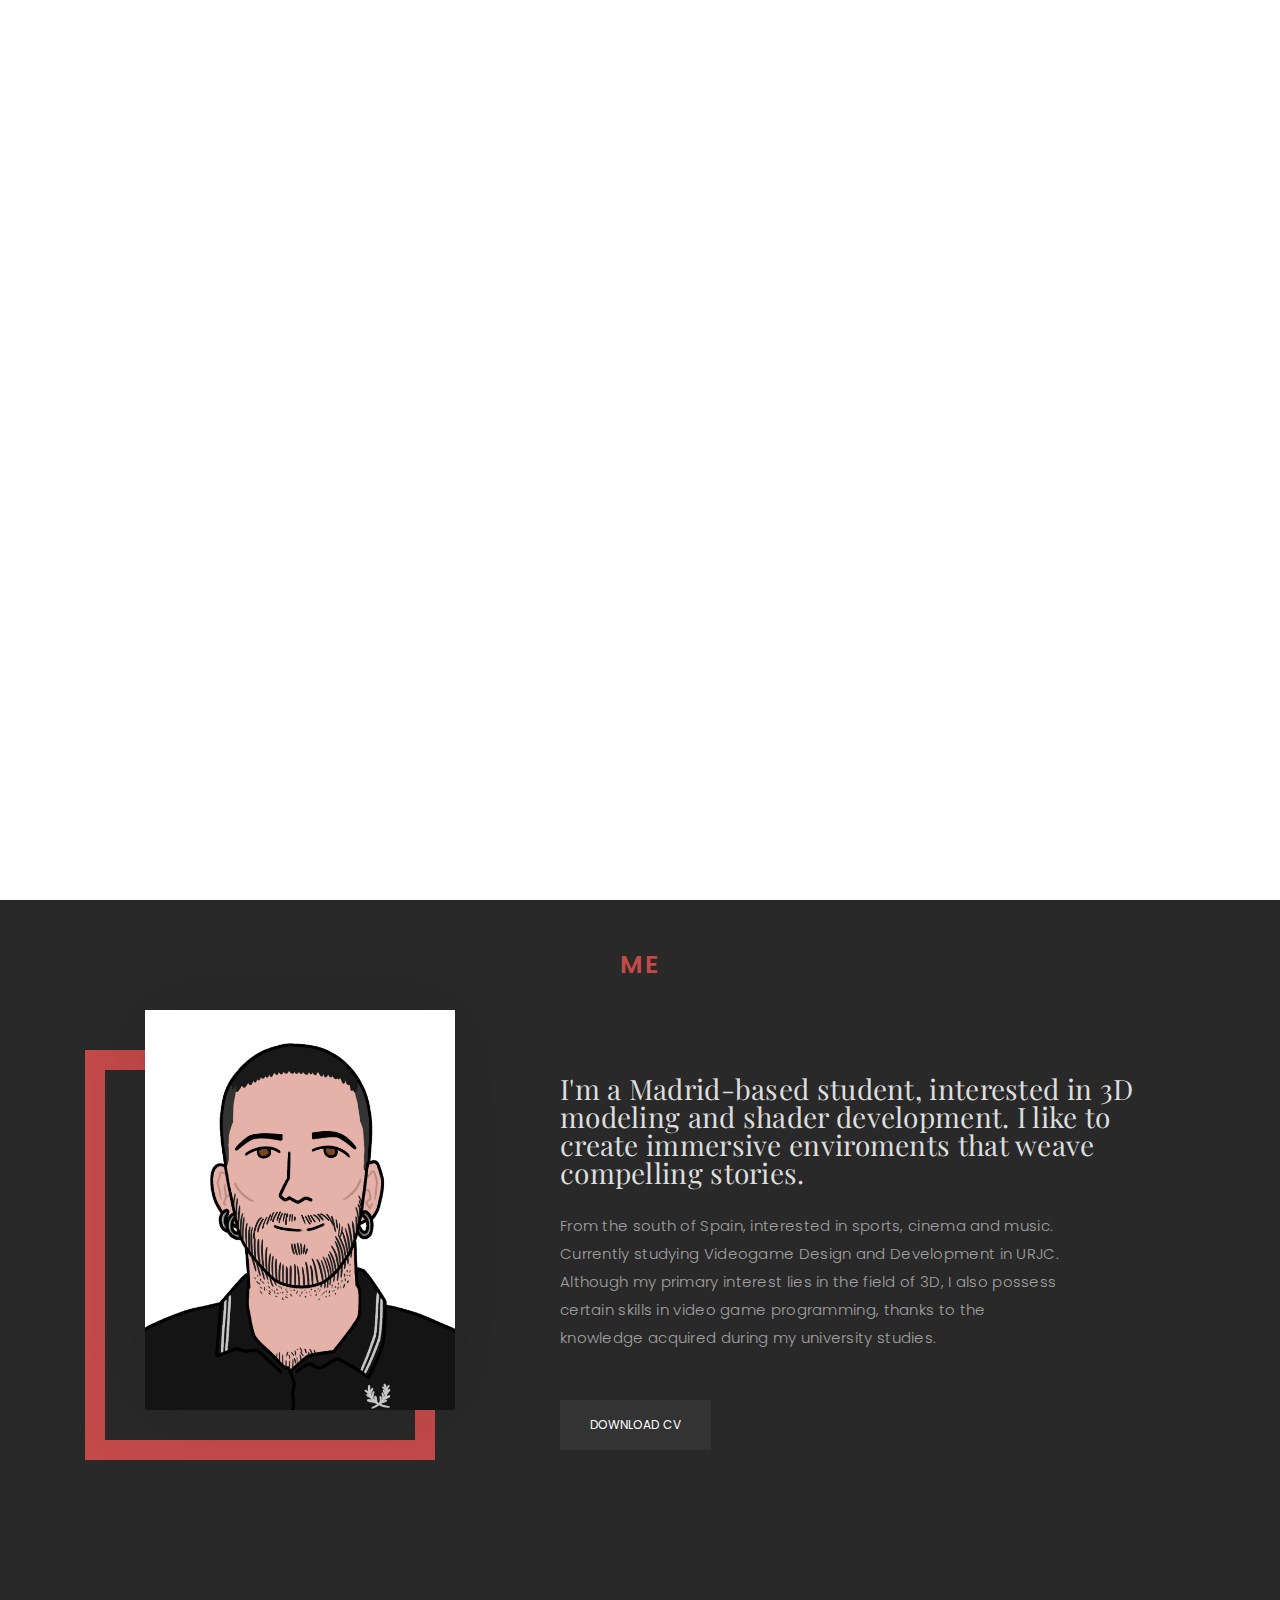
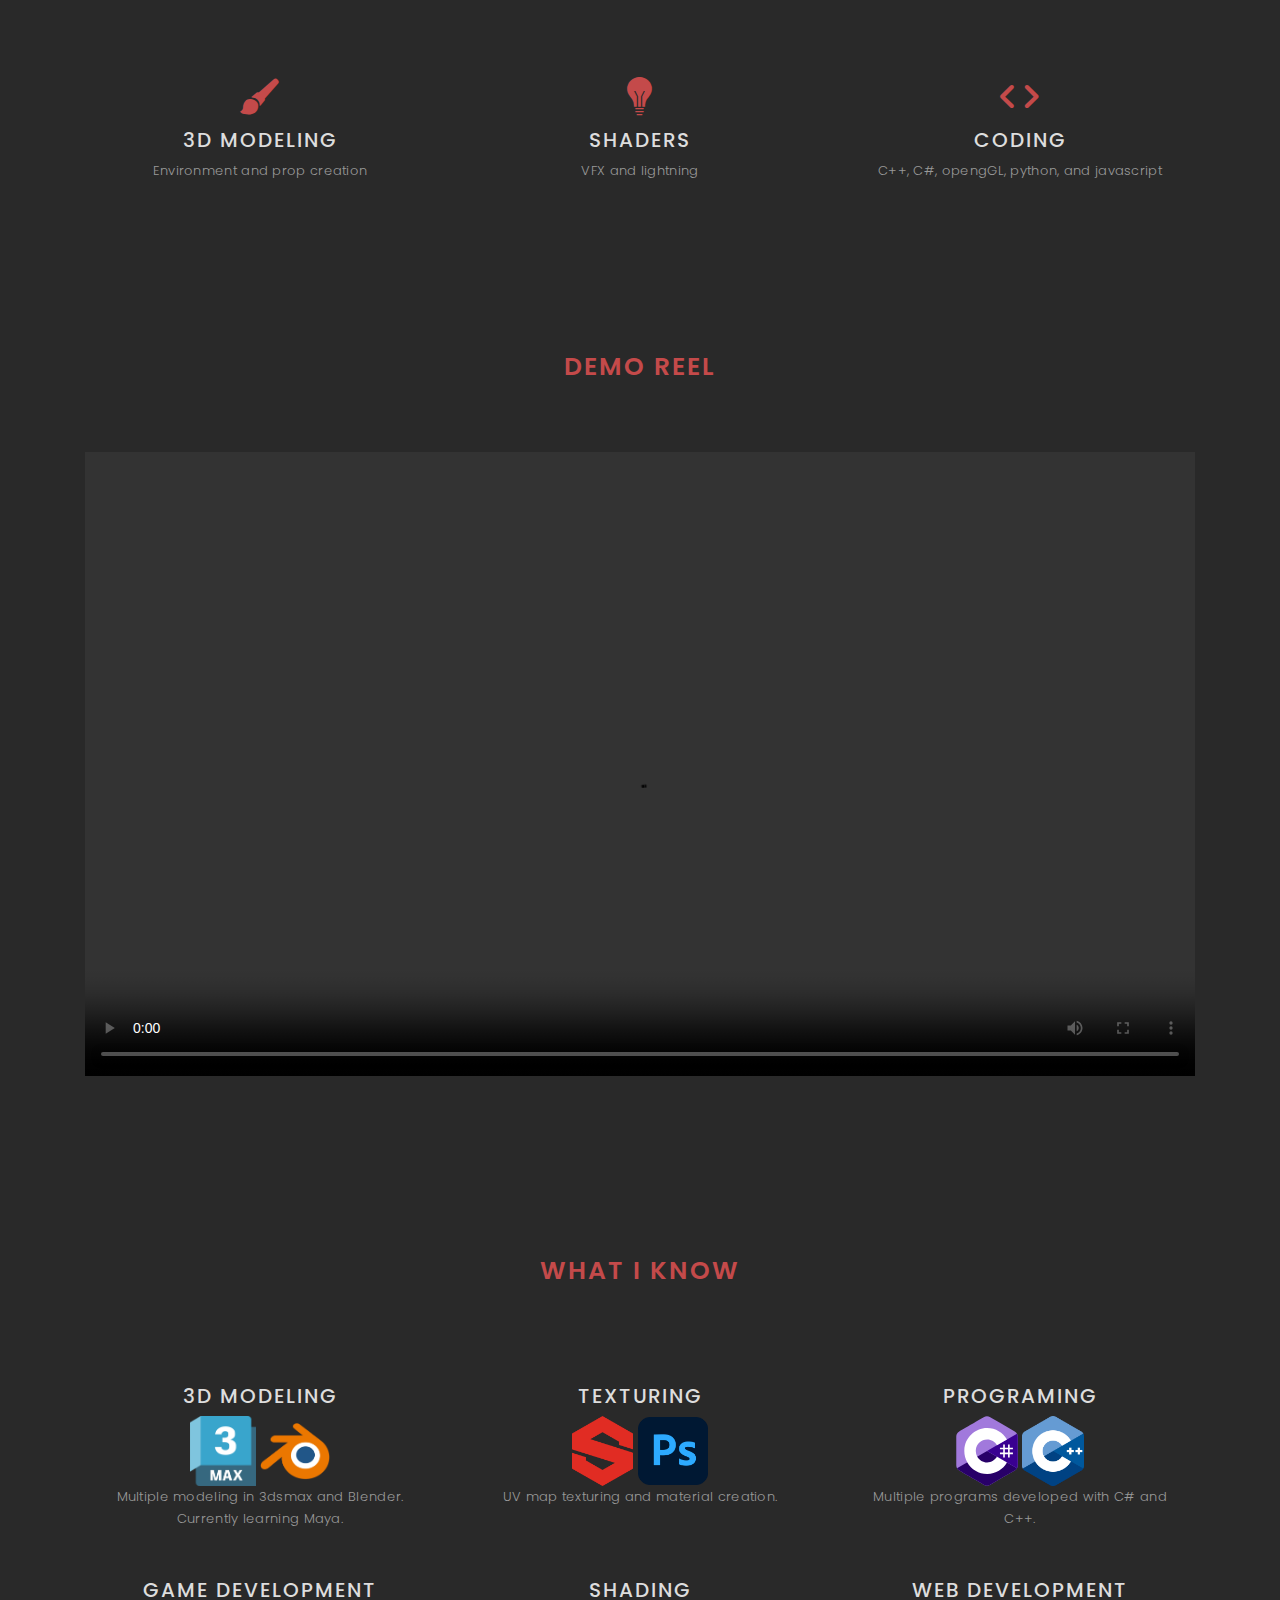
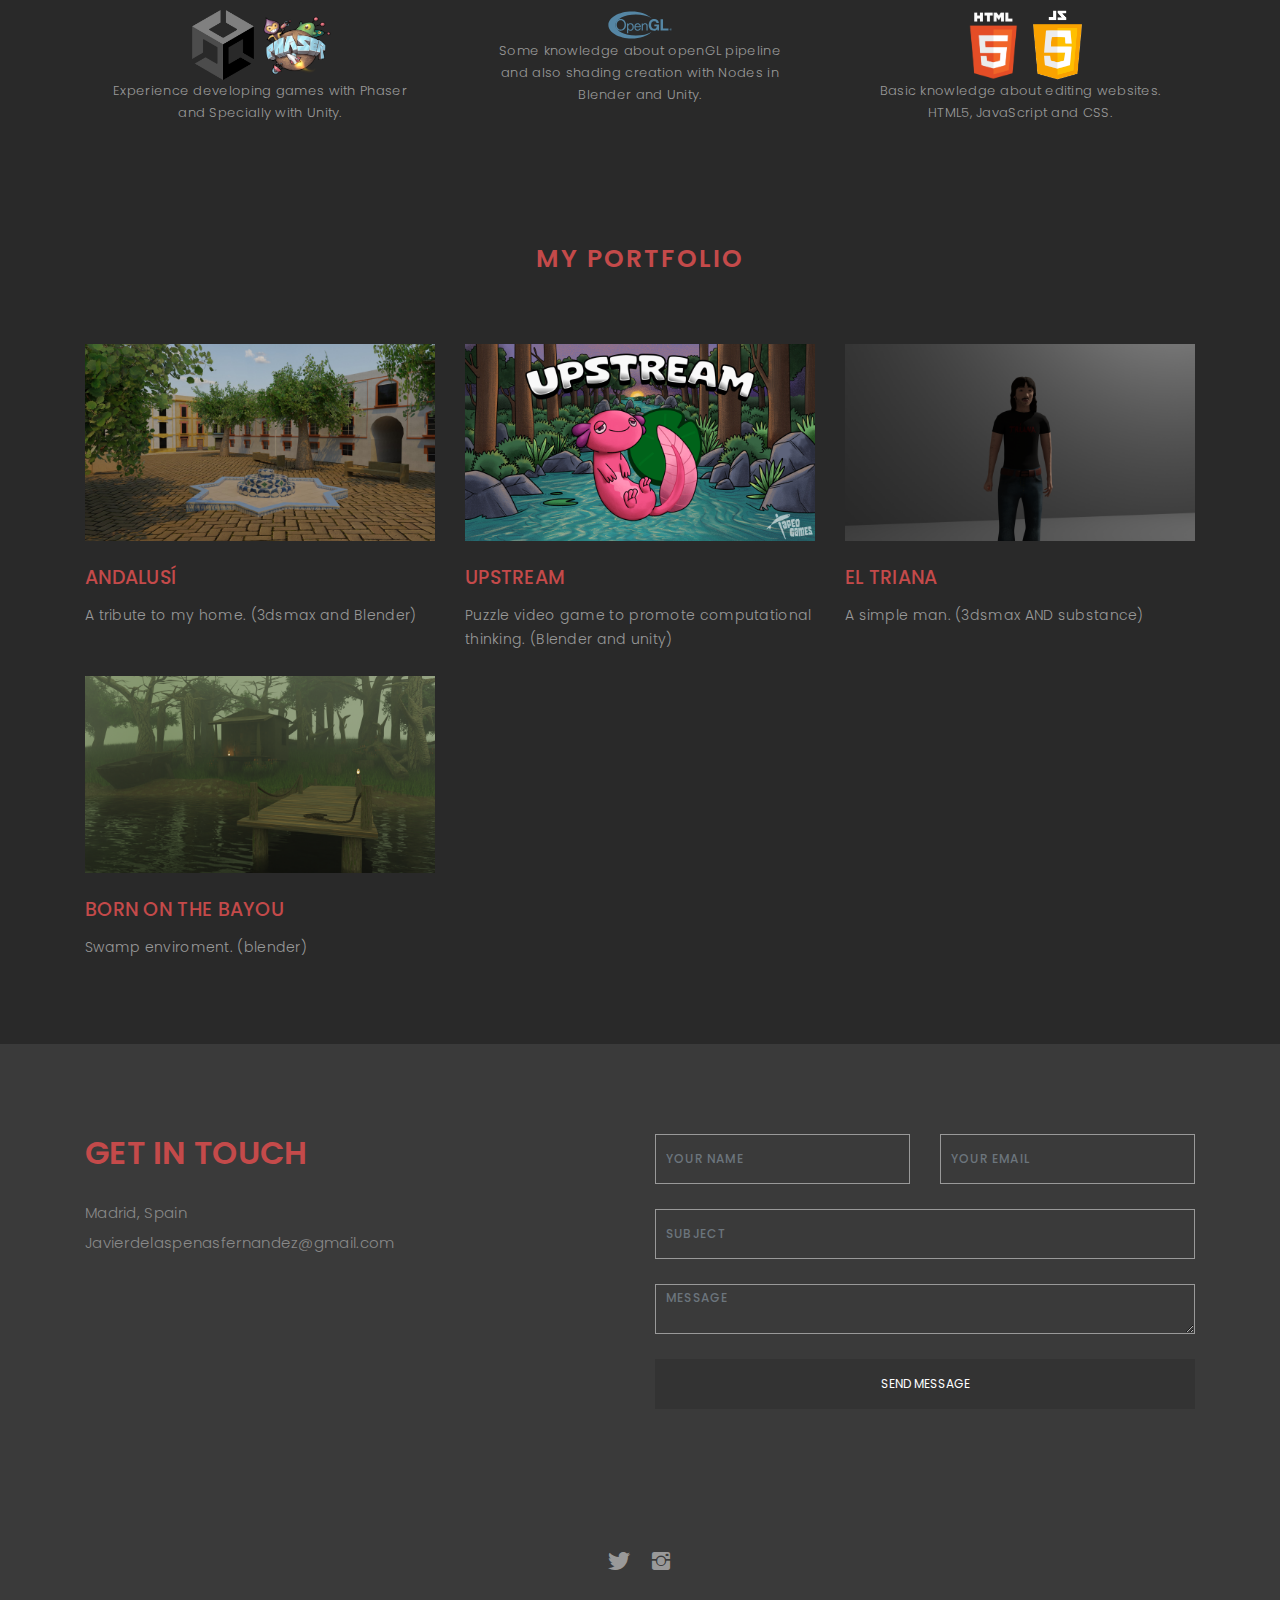
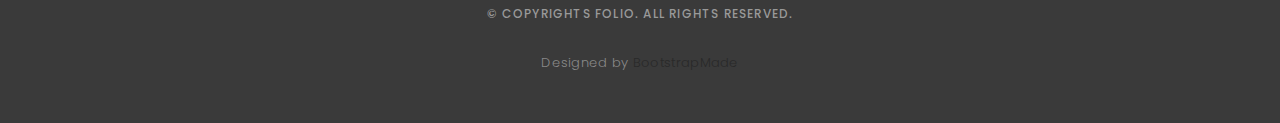
==== index.html @ 572e2f37 "Initial fix commit" ====
<!DOCTYPE html>
<html lang="en">

<head>
  <!-- meta -->
  <meta charset="utf-8">
  <meta content="width=device-width, initial-scale=1.0" name="viewport">

  <title>JDLP</title>
  <meta content="" name="keywords">
  <meta content="" name="description">

  <!-- Google Fonts -->
  <link href="https://fonts.googleapis.com/css?family=Poppins:300,300i,400,400i,500,500i,600,600i,700,700i|Playfair+Display:400,400i,700,700i,900,900i" rel="stylesheet">

  <!-- Bootstrap CSS File -->
  <link href="lib/bootstrap/css/bootstrap.min.css" rel="stylesheet">

  <!-- Libraries CSS Files -->
  <link href="lib/ionicons/css/ionicons.min.css" rel="stylesheet">
  <link href="lib/owlcarousel/assets/owl.carousel.min.css" rel="stylesheet">
  <link href="lib/magnific-popup/magnific-popup.css" rel="stylesheet">
  <link href="lib/hover/hover.min.css" rel="stylesheet">

  <!-- Main Stylesheet File -->
  <link href="css/style.css" rel="stylesheet">

  <!-- Responsive css -->
  <link href="css/responsive.css" rel="stylesheet">

  <!-- Favicon -->
  <link rel="shortcut icon" href="images/logo.png">

  <!-- =======================================================
    Theme Name: Folio
    Theme URL: https://bootstrapmade.com/folio-bootstrap-portfolio-template/
    Author: BootstrapMade.com
    Author URL: https://bootstrapmade.com
  ======================================================= -->
</head>

<body>

  <!-- start section navbar -->
  <nav id="main-nav">
    <div class="row">
      <div class="container">

        <div class="logo">
          <a href="index.html"><img src="images/logo.png" alt="logo"></a>
        </div>

        <div class="responsive"><i data-icon="m" class="ion-navicon-round"></i></div>

        <ul class="nav-menu list-unstyled">
          <li><a href="#header" class="smoothScroll">Home</a></li>
          <li><a href="#about" class="smoothScroll">About</a></li>
          <li><a href="#journal" class="smoothScroll">Portfolio</a></li>
          <li><a href="#contact" class="smoothScroll">Contact</a></li>
        </ul>

      </div>
    </div>
  </nav>
  <!-- End section navbar -->


  <!-- start section header -->
  <div id="header" class="home">

    <video autoplay loop muted>
      <source src="videos/video.mp4" type="video/mp4">
    </video>
  
    <div class="header-content">
      <h1>Javier de las Peñas<span class="typed"></span></h1>
      <p>3D Modeling and shading</p>
    </div>

  </div>
  <!-- End section header -->


  <!-- start section about us -->
  <div id="about" class="paddsection">
    <div class="container">
      <div class="section-title text-center">
        <h2>Me</h2>
      </div>
    </div>
    <div class="container">
      <div class="row justify-content-between">

        <div class="col-lg-4 ">
          <div class="div-img-bg">
            <div class="about-img">
              <img src="images/me.png" class="img-responsive" alt="me">
            </div>
          </div>
        </div>

        <div class="col-lg-7">
          <div class="about-descr">

            <p class="p-heading">I'm a Madrid-based student, interested in 3D modeling and shader development. I like to create immersive enviroments that weave compelling stories.</p>
            <p class="separator">From the south of Spain, interested in sports, cinema and music. Currently studying Videogame Design and Development in URJC. 
              Although my primary interest lies in the field of 3D, 
              I also possess certain skills in video game programming, thanks to the knowledge acquired during my university studies.</p>
            <p class="mt-5"><a href="archivos/Javierdelaspenasfernandez_CV.pdf" download="Javierdelaspenasfernandez_CV" class="btn btn-outline-white btn-md ">Download CV</a></p>

          </div>

        </div>
      </div>
    </div>
  </div>
  <!-- end section about us -->

  


  <!-- start section services -->
<div id="services" class="paddsection">
  <div class="container">

    <div class="row">
      <div class="col-lg-4 col-md-6">
        <div class="services-block text-center">
          <i class="ion-paintbrush"></i>
          <span>3D MODELING</span>
          <p class="separator">Environment and prop creation</p>
        </div>
      </div>

      <div class="col-lg-4 col-md-6">
        <div class="services-block text-center">
          <i class="ion-ios-lightbulb"></i>
          <span>SHADERS</span>
          <p class="separator">VFX and lightning</p>
        </div>
      </div>

      <div class="col-lg-4 col-md-6">
        <div class="services-block text-center">
          <i class="ion-code"></i>
          <span>CODING</span>
          <p class="separator">C++, C#, opengGL, python, and javascript</p>
        </div>
      </div>
    </div>

  </div>
</div>
<!-- end section services -->


<!-- start section about us -->
<div id="about" class="paddsection">
  <div class="container">
    <div class="section-title text-center">
      <h2>DEMO REEL</h2>
    </div>
    <div class="video-container">
      <!-- Cambia "ruta/al/archivo/video.mp4" por la ruta de tu video local -->
      <video controls>
        <source src="videos/Demo-reel-Javieh.mp4" type="video/mp4">
        Your browser does not support the video tag.
      </video>
    </div>
  </div>
</div>
<!-- end section about us -->

<style>
  .video-container {
    position: relative;
    width: 100%;
    padding-bottom: 56.25%; /* 16:9 */
    height: 0;
  }

  .video-container video {
    position: absolute;
    top: 0;
    left: 0;
    width: 100%;
    height: 100%;
  }
</style>
  <!-- end section about us -->

  <!-- start section services -->
<div id="services" class="paddsection">
  <div class="container">
    <div class="section-title text-center">
      <h2>What I know</h2>
    </div>
  </div>

  <div class="container">
    <div class="row">

      <div class="col-lg-4 col-md-6">
        <div class="services-block">
          <span>3D MODELING</span>
          <a><img src="images/programs/3dsmax.png" class="img-fluid" style="max-width: 70px; max-height: 70px;" alt="img"></a>
          <a><img src="images/programs/blender.png" class="img-fluid" style="max-width: 70px; max-height: 70px;" alt="img"></a>
          <p class="separator">Multiple modeling in 3dsmax and Blender. Currently learning Maya.</p>
        </div>
      </div>

      <div class="col-lg-4 col-md-6">
        <div class="services-block">
          <span>TEXTURING</span>
          <a><img src="images/programs/substance.png" class="img-fluid" style="max-width: 70px; max-height: 70px;" alt="img"></a>
          <a><img src="images/programs/photoshop.png" class="img-fluid" style="max-width: 70px; max-height: 70px;" alt="img"></a>
          <p class="separator">UV map texturing and material creation.</p>
        </div>
      </div>

      <div class="col-lg-4 col-md-6">
        <div class="services-block">
          <span>PROGRAMING</span>
          <a><img src="images/programs/csharp.svg" class="img-fluid" style="max-width: 70px; max-height: 70px;" alt="img"></a>
          <a><img src="images/programs/cplusplus.png" class="img-fluid" style="max-width: 70px; max-height: 70px;" alt="img"></a>
          <p class="separator">Multiple programs developed with C# and C++. </p>
        </div>
      </div>

      <div class="col-lg-4 col-md-6">
        <div class="services-block">
          <span>GAME DEVELOPMENT</span>
          <a><img src="images/programs/unity.png" class="img-fluid" style="max-width: 70px; max-height: 70px;" alt="img"></a>
          <a><img src="images/programs/phaser.png" class="img-fluid" style="max-width: 70px; max-height: 70px;" alt="img"></a>
          <p class="separator">Experience developing games with Phaser and Specially with Unity.</p>
        </div>
      </div>

      <div class="col-lg-4 col-md-6">
        <div class="services-block">
          <span>SHADING</span>
          <a><img src="images/programs/opengl.svg" class="img-fluid" style="max-width: 70px; max-height: 70px;" alt="img"></a>
          <p class="separator">Some knowledge about openGL pipeline and also shading creation with Nodes in Blender and Unity.</p>
        </div>
      </div>

      <div class="col-lg-4 col-md-6">
        <div class="services-block">
          <span>WEB DEVELOPMENT</span>
          <a><img src="images/programs/html.png" class="img-fluid" style="max-width: 70px; max-height: 70px;" alt="img"></a>
          <a><img src="images/programs/js.png" class="img-fluid" style="max-width: 70px; max-height: 70px;" alt="img"></a>
          <p class="separator">Basic knowledge about editing websites. HTML5, JavaScript and CSS. </p>
        </div>
      </div>

    </div>
  </div>

</div>
<!-- end section services -->



  <!-- start section jorunal -->

  <div id="journal" class="text-left paddsection">

    <div class="container">
      <div class="section-title text-center">
        <h2>My portfolio</h2>
      </div>
    </div>

    <div class="container">
      <div class="journal-block">
        <div class="row">

          <div class="col-lg-4 col-md-6">
            <div class="journal-info">

              <a href="andalusi.html"><img src="images/portfolio/Andalusi-wallpaper.jpg" class="img-responsive" alt="img"></a>

              <div class="journal-txt">

                <h4><a href="andalusi.html">ANDALUSÍ</a></h4>
                <p class="separator">A tribute to my home. (3dsmax and Blender)
                </p>

              </div>

            </div>
          </div>

          <div class="col-lg-4 col-md-6">
            <div class="journal-info">

              <a href="upstream.html"><img src="images/portfolio/Upstream-wallpaper.jpg" class="img-responsive" alt="img"></a>

              <div class="journal-txt">

                <h4><a href="upstream.html">UPSTREAM</a></h4>
                <p class="separator">Puzzle video game to promote computational thinking. (Blender and unity)
                </p>

              </div>

            </div>
          </div>

          <div class="col-lg-4 col-md-6">
            <div class="journal-info">

              <a href="eltriana.html"><img src="images/portfolio/Eltriana-wallpaper.png" class="img-responsive" alt="img"></a>

              <div class="journal-txt">

                <h4><a href="eltriana.html">EL TRIANA</a></h4>
                <p class="separator">A simple man. (3dsmax AND substance)
                </p>

              </div>

            </div>
          </div>

          <div class="col-lg-4 col-md-6">
            <div class="journal-info">

              <a href="bayou.html"><img src="images/portfolio/Bayou-wallpaper.png" class="img-responsive" alt="img"></a>

              <div class="journal-txt">

                <h4><a href="index.html">BORN ON THE BAYOU</a></h4>
                <p class="separator">Swamp enviroment. (blender)
                </p>

              </div>

            </div>
          </div>

               

        </div>
      </div>
    </div>

  </div>
  <!-- End section jorunal -->


  <!-- start sectoion contact -->
  <div id="contact" class="paddsection">
    <div class="container">
      <div class="contact-block1">
        <div class="row">

          <div class="col-lg-6">
            <div class="contact-contact">

              <h2 class="mb-30">GET IN TOUCH</h2>

              <ul class="contact-details">
                <li><span>Madrid, Spain</span></li>
                <li><span>Javierdelaspenasfernandez@gmail.com</span></li>
                
              </ul>

            </div>
          </div>

          <div class="col-lg-6">
            <form action="" method="post" role="form" class="contactForm">
              <div class="row">

                <div id="sendmessage">Your message has been sent. Thank you!</div>
                <div id="errormessage"></div>

                <div class="col-lg-6">
                  <div class="form-group contact-block1">
                    <input type="text" name="name" class="form-control" id="name" placeholder="Your Name" data-rule="minlen:4" data-msg="Please enter at least 4 chars" />
                    <div class="validation"></div>
                  </div>
                </div>

                <div class="col-lg-6">
                  <div class="form-group">
                    <input type="email" class="form-control" name="email" id="email" placeholder="Your Email" data-rule="email" data-msg="Please enter a valid email" />
                    <div class="validation"></div>
                  </div>
                </div>

                <div class="col-lg-12">
                  <div class="form-group">
                    <input type="text" class="form-control" name="subject" id="subject" placeholder="Subject" data-rule="minlen:4" data-msg="Please enter at least 8 chars of subject" />
                    <div class="validation"></div>
                  </div>
                </div>

                <div class="col-lg-12">
                  <div class="form-group">
                    <textarea class="form-control" name="message" rows="12" data-rule="required" data-msg="Please write something for us" placeholder="Message"></textarea>
                    <div class="validation"></div>
                  </div>
                </div>

                <div class="col-lg-12">
                  <input type="submit" class="btn btn-defeault btn-send" value="Send message">
                </div>

              </div>
            </form>
          </div>
        </div>
      </div>
    </div>
  </div>
  <!-- start sectoion contact -->


  <!-- start section footer -->
  <div id="footer" class="text-center">
    <div class="container">
      <div class="socials-media text-center">

        <ul class="list-unstyled">
          <li><a href="#"><i class="ion-social-twitter"></i></a></li>
          <li><a href="#"><i class="ion-social-instagram"></i></a></li>
        </ul>

      </div>

      <p>&copy; Copyrights Folio. All rights reserved.</p>

      <div class="credits">
        <!--
          All the links in the footer should remain intact.
          You can delete the links only if you purchased the pro version.
          Licensing information: https://bootstrapmade.com/license/
          Purchase the pro version with working PHP/AJAX contact form: https://bootstrapmade.com/buy/?theme=Folio
        -->
        Designed by <a href="https://bootstrapmade.com/">BootstrapMade</a>
      </div>

    </div>
  </div>
  <!-- End section footer -->

  <!-- JavaScript Libraries -->
  <script src="lib/jquery/jquery.min.js"></script>
  <script src="lib/jquery/jquery-migrate.min.js"></script>
  <script src="lib/bootstrap/js/bootstrap.bundle.min.js"></script>
  <script src="lib/typed/typed.js"></script>
  <script src="lib/owlcarousel/owl.carousel.min.js"></script>
  <script src="lib/magnific-popup/magnific-popup.min.js"></script>
  <script src="lib/isotope/isotope.pkgd.min.js"></script>

  <!-- Contact Form JavaScript File -->
  <script src="contactform/contactform.js"></script>

  <!-- Template Main Javascript File -->
  <script src="js/main.js"></script>

</body>

</html>
---- css/style.css ----
/* General Styling */
body {
  background: #ffffff;
  color: #898989;
  font-family: 'Poppins', helvetica;
  font-size: 15px;
  font-weight: 300;
  line-height: 20px;
  letter-spacing: 0.02em;
  overflow-x: hidden;
  margin: 0 auto;
  padding: 0;
  -moz-box-sizing: border-box;
  -ms-box-sizing: border-box;
  -o-box-sizing: border-box;
  -webkit-box-sizing: border-box;
  box-sizing: border-box;
}

h1, h2, h3, h4, h5, h6 {
  margin: 0;
}

h2 {
  color: #c44a4a;
  font-weight: 600;
}

h4 {
  color: #c44a4a;
  font-size: 14px;
  font-weight: 600;
}

a {
  color: #292929;
  text-decoration: none !important;
}

a:hover {
  color: #c44a4a;
}

nav ul li a {
  padding: 2px 0 0 0;
  position: relative;
  display: block;
  font-size: 12px;
  color: #999999;
  letter-spacing: 0.1em;
  font-weight: 500;
  line-height: 14px;
  text-transform: uppercase;
}

p {
  margin: 25px 0;
  padding: 0;
  font-size: 15px;
  color: #999999;
  line-height: 28px;
}

.btn {
  background: #333;
  border: medium none;
  border-radius: 0;
  color: #fff;
  font-size: 12px;
  height: 50px;
  line-height: 50px;
  padding: 0 30px;
  text-transform: uppercase;
}

.btn:hover, .btn:focus {
  color: #fff;
}

.padDiv {
  padding: 30px 20px;
}

.section-title {
  margin-bottom: 70px;
}

.section-title h2 {
  font-size: 25px;
  letter-spacing: 2px;
  text-transform: uppercase;
}

.form-control {
  background-color: transparent;
  border: 1px solid #999;
  border-radius: 0;
  color: #999999;
  font-size: 12px;
  font-weight: 500;
  height: 50px;
  letter-spacing: 0.1em;
  padding-left: 10px;
  margin: 0 0 25px 0;
  line-height: 14px;
  text-transform: uppercase;
}

.form-control:focus {
  box-shadow: none;
  outline: 0 none;
}

.paddsection {
  padding-top: 90px;
  padding-bottom: 90px;
}

.paddsections {
  padding-top: 90px;
  padding-bottom: 90px !important;
}

.hvr-shutter-in-horizontal::before {
  background: #333;
}

.hvr-shutter-in-horizontal:hover {
  background: #c44a4a;
}

.mb-30 {
  margin-bottom: 30px;
}

/* Navbar Top */
nav {
  position: fixed;
  background: #292929;
  z-index: 1000;
  width: 100%;
  padding: 20px;
  display: none;
  -webkit-box-shadow: 0px 2px 92px 0px rgba(0, 0, 0, 0.18);
  -moz-box-shadow: 0px 2px 92px 0px rgba(0, 0, 0, 0.18);
  box-shadow: 0px 2px 92px 0px rgba(0, 0, 0, 0.18);
}

.nav-menu {
  float: right;
  line-height: 32px;
  margin-bottom: 0;
  padding-top: 16px;
}

nav ul li {
  float: left;
  margin-right: 15px;
  font-family: 'Poppins', sans-serif;
  font-size: 14px;
  margin-left: 40px;
}

nav ul li a {
  padding: 2px 0 0 0;
  position: relative;
  display: block;
  font-size: 14px;
  color: #999999;
  font-family: 'Poppins', helvetica;
  font-weight: 500;
  line-height: 16px;
  text-transform: uppercase;
  letter-spacing: 0.02em;
  text-transform: capitalize;
}

.logo {
  float: left;
}

.logo img {
  width: 50px;
  height: 50px;
}

.arrow-back {
  float: right;
}

.arrow-back img {
  width: 40px;
  height: 40px;
}

.responsive {
  display: none;
  font-size: 23px;
}

.active {
  color: #afafaf;
}

/* Header */
#header {
  position: relative;
  height: 100vh;
  width: 100%;
  overflow: hidden;
}

#header video {
  width: 100%;
  height: 100%;
  object-fit: cover;
  position: absolute;
  top: 0;
  left: 0;
}

#header .header-content {
  position: absolute;
  top: 50%;
  left: 50%;
  transform: translate(-50%, -50%);
  text-align: center;
  width: 100%;
  color: #fff;
}

.header-content h1 {
  font-size: 40px;
  font-weight: 700;
  margin-bottom: 10px;
  text-transform: uppercase;
}

.header-content p {
  font-size: 13px;
  letter-spacing: 5px;
  margin-top: 0;
  margin-bottom: 30px;
  text-transform: capitalize;
  font-weight: 500;
  color: #fff;
}

/* About-us */
#about {
  width: 100%;
  height: auto;
  background: #292929;
  padding-top: 50px;
}

#about .div-img-bg {
  padding-bottom: 30px;
  border: 20px solid #c44a4a;
}

#about .div-img-bg .about-img img {
  width: 100%;
  box-shadow: 0px 0px 85px 0px rgba(0, 0, 0, 0.14);
  margin-top: -60px;
  margin-left: 40px;
  height: 400px;
  object-fit: cover;
}

#about .about-descr .p-heading {
  font-family: 'Playfair Display', serif;
  font-size: 28px;
  text-align: left;
  color: #ddd;
}

#about .about-descr .separator {
  max-width: 80%;
  margin-bottom: 0;
  text-align: left;
  color: #a1a1a1;
}

/* Services */
#services {
  background: #292929;
  position: relative;
  padding-bottom: 100px;
}

.owl-item {
  float: left;
}

.services-carousel {
  display: flex;
  justify-content: space-between;
}

.services-block {
  flex: 0 0 30%;
  text-align: center;
  padding: 20px;
  margin: 0;
  box-sizing: border-box;
  color: #ddd;
}

.services-block span {
  margin: 10px 0;
  position: relative;
  font-size: 20px;
  color: #ddd;
  letter-spacing: 0.1em;
  font-weight: 500;
  text-transform: uppercase;
  display: block;
}

.services-block .separator {
  margin: 0;
  font-size: 13px;
  line-height: 22px;
}

.services-block i {
  font-size: 44px;
  color: #c44a4a;
  line-height: 44px;
}

.services-carousel .owl-stage-outer {
  overflow: hidden;
}

.services-carousel .owl-dots {
  margin-top: 5px;
  text-align: center;
}

.services-carousel .owl-dot {
  display: inline-block;
  margin: 0 5px;
  width: 12px !important;
  height: 12px !important;
  border-radius: 50%;
  border: 0;
  padding: 0 !important;
  background-color: #ddd;
  cursor: pointer;
}

.services-carousel .owl-dot.active {
  background-color: #c44a4a;
}

.owl-nav {
  display: none;
}

.service-img {
  max-width: 100px; /* Define el ancho máximo */
  height: auto; /* Mantén la proporción */
}

/* Portfolio */
#portfolio {
  position: relative;
  padding-bottom: 50px;
}

#portfolio .portfolio-list {
  margin-bottom: 50px;
}

#portfolio .portfolio-list .nav {
  display: inline-block;
  margin: 0;
}

#portfolio .portfolio-list .nav li {
  margin: 0 40px 0 0;
  float: left;
  font-size: 14px;
  color: #999999;
  line-height: 16px;
  cursor: pointer;
  font-family: 'Poppins', helvetica;
  font-weight: 500;
  letter-spacing: 0.02em;
  text-transform: capitalize;
}

#portfolio .portfolio-list .nav li:hover,
#portfolio .portfolio-list .nav li.filter-active {
  color: #c44a4a;
}

#portfolio .portfolio-container {
  display: inline-block;
  margin-bottom: 50px;
  width: 100%;
}

.portfolio-thumbnail {
  margin-bottom: 30px;
  overflow: hidden;
}

.portfolio-thumbnail img {
  max-width: 100%;
}

/* Journal */
#journal,
#journal-blog {
  height: auto;
  width: 100%;
  background: #292929;
  padding-top: 0px;
  padding-bottom: 60px;
  position: relative;
}

#journal-blog {
  background: #fff;
  padding-bottom: 30px;
}

#journal .journal-block {
  display: inline-block;
  height: auto;
  width: 100%;
}

#journal .journal-block .journal-info {
  position: relative;
}

.journal-block .journal-info img {
  max-width: 100%;
}

.journal-block .journal-info .journal-txt {
  padding: 25px 0px;
  position: relative;
}

.journal-block .journal-info .journal-txt h4 a {
  display: block;
  font-size: 19px;
  line-height: 24px;
  margin: 0 0 13px 0;
  font-weight: 500;
  color: #c44a4a;
}

.journal-block .journal-info .journal-txt h4 a:hover {
  color: #c44a4a;
}

.journal-block .journal-info .journal-txt p {
  margin: 0;
  font-size: 14px;
  line-height: 24px;
}

/* Contact */
#contact {
  height: auto;
  width: 100%;
  background-color: #3a3a3a;
}

.contact-details {
  list-style: none;
  margin: 0;
  padding: 0;
}

.contact-details li {
  padding-bottom: 10px;
}

#contact input,
#contact textarea {
  width: 100%;
}

#contact #sendmessage {
  color: #18d26e;
  border: 1px solid #18d26e;
  display: none;
  text-align: center;
  padding: 15px;
  font-weight: 600;
  margin: 15px;
}

#contact #errormessage {
  color: red;
  display: none;
  border: 1px solid red;
  text-align: center;
  padding: 15px;
  font-weight: 600;
  margin: 15px;
}

#contact #sendmessage.show,
#contact #errormessage.show,
#contact .show {
  display: block;
}

#contact .validation {
  color: red;
  display: none;
  margin: 0 0 20px;
  font-weight: 400;
  font-size: 13px;
}

/* Footer */
#footer {
  background-color: #3a3a3a;
  padding-top: 50px;
  padding-bottom: 50px;
}

#footer .socials-media {
  width: 100%;
}

#footer .socials-media ul {
  display: inline-block;
  float: none;
  margin: 0 0 20px 0;
}

#footer .socials-media ul li {
  float: left;
  margin-left: 10px;
  margin-right: 10px;
}

#footer .socials-media ul li a {
  font-size: 24px;
  color: #999;
  letter-spacing: 0.1em;
  font-weight: 500;
  background: transparent;
  text-transform: uppercase;
}

#footer .socials-media ul li a:hover {
  color: #c44a4a;
}

#footer p {
  font-size: 12px;
  letter-spacing: 0.1em;
  font-weight: 500;
  margin-top: 0;
  text-transform: uppercase;
}

.credits {
  font-size: 13px;
}

/* Media Queries */
@media (max-width: 768px) {
  nav ul li {
    margin-left: 20px;
  }
}

@media (max-width: 576px) {
  nav ul li {
    margin-left: 10px;
    margin-right: 10px;
  }
}
---- css/responsive.css ----
/** Width between 1200x to 0
 *  ~~~~~~~~~~~~~~~~~~~~~~~~~~~~~~~~~~~~
 */

@media (min-width: 1200px) {

}

/** Width between 992px to 1199px
 *  ~~~~~~~~~~~~~~~~~~~~~~~~~~~~~~~~~~~~
 */

@media (min-width: 992px) and (max-width: 1199px) {
  
}

/** Width between 768px to 991px
 *  ~~~~~~~~~~~~~~~~~~~~~~~~~~~~~~~~~~~~
 */

@media (min-width: 768px) and (max-width: 991px) {
  /* Navbar */
  nav {
    padding: 10px 15px;
  }
  .nav-menu {
    margin-top: 40px;
    display: none;
    float: none;
    width: 100%;
  }
  .nav-menu li {
    float: none;
    width: 100%;
    text-align: center;
    border-top: 1px solid #f7f7f7;
    line-height: 45px;
    margin-left: 0;
    padding-top: 10px;
    padding-bottom: 10px;
  }
  .responsive {
    float: right;
    padding-top: 15px;
    display: block;
  }
  /* About */
  .head-info .header-content .cmaster h1 {
    font-size: 32px;
  }
  #about .div-img-bg {
    padding: 0;
  }
  #about .div-img-bg .about-img img {
    margin-top: 0%;
    margin-left: calc(0% - 0px);
  }
  #about .about-descr .p-heading {
    font-size: 20px;
  }
  #about .about-descr .separator {
    max-width: 100%;
    margin-bottom: 0;
  }
  /* portfolio */
  #portfolio .portfolio-list .nav li {
    float: none;
    margin: 20px;
    display: inline-block;
  }
  /* journal */
  #journal .journal-block .journal-info {
    margin-bottom: 30px;
  }
  /* Contact */
  .contact-contact {
    margin-bottom: 30px;
  }
  /* Footer */
  #footer .socials-media ul li {
    margin-right: 0;
    margin-left: 0;
    float: none;
    display: inline-block;
  }
}

/** Width between 767px to 0
 *  ~~~~~~~~~~~~~~~~~~~~~~~~~~~~~~~~~~~~
 */

@media (max-width: 767px) {
  /* Navbar */
  nav {
    padding: 20px 15px;
  }
  .nav-menu {
    margin-top: 40px;
    display: none;
    float: none;
    width: 100%;
  }
  .nav-menu li {
    float: none;
    width: 100%;
    text-align: center;
    border-top: 1px solid #f7f7f7;
    line-height: 45px;
    margin-left: 0;
    padding-top: 10px;
    padding-bottom: 10px;
  }
  .responsive {
    float: right;
    padding-top: 15px;
    display: block;
  }
  /* About */
  .head-info .header-content h1 {
    font-size: 32px;
  }
  #about .div-img-bg {
    padding: 0;
  }
  #about .div-img-bg .about-img img {
    margin-top: 0%;
    margin-left: calc(0% - 0px);
  }
  #about .about-descr .p-heading {
    font-size: 20px;
  }
  #about .about-descr .separator {
    max-width: 100%;
    margin-bottom: 0;
  }
  /* portfolio */
  #portfolio .portfolio-list .nav li {
    float: none;
    margin: 20px;
    display: inline-block;
  }
  /* journal */
  #journal .journal-block .journal-info {
    margin-bottom: 30px;
  }
  /* Contact */
  .contact-contact {
    margin-bottom: 30px;
  }
  /* Footer */
  #footer .socials-media ul li {
    margin-right: 0;
    margin-left: 0;
    float: none;
    display: inline-block;
  }
}

/** Width between 600px to 0
 *  ~~~~~~~~~~~~~~~~~~~~~~~~~~~~~~~~~~~~
 */

@media (max-width: 600px) {
  /* Navbar */
  nav {
    padding: 20px 15px;
  }
  .nav-menu {
    margin-top: 40px;
    display: none;
    float: none;
    width: 100%;
  }
  .nav-menu li {
    float: none;
    width: 100%;
    text-align: center;
    border-top: 1px solid #f7f7f7;
    line-height: 45px;
    margin-left: 0;
    padding-top: 10px;
    padding-bottom: 10px;
  }
  .responsive {
    float: right;
    padding-top: 15px;
    display: block;
  }
  /* About */
  .head-info .header-content h1 {
    font-size: 32px;
  }
  #about .div-img-bg {
    padding: 0;
  }
  #about .div-img-bg .about-img img {
    margin-top: 0%;
    margin-left: calc(0% - 0px);
  }
  #about .about-descr .p-heading {
    font-size: 20px;
  }
  #about .about-descr .separator {
    max-width: 100%;
    margin-bottom: 0;
  }
  /* portfolio */
  #portfolio .portfolio-list .nav li {
    float: none;
    margin: 10px;
    display: inline-block;
  }
  /* journal */
  #journal .journal-block .journal-info {
    margin-bottom: 30px;
  }
  /* Contact */
  .contact-contact {
    margin-bottom: 30px;
  }
  /* Footer */
  #footer .socials-media ul li {
    margin-right: 0;
    margin-left: 0;
    float: none;
    display: inline-block;
  }
}

/** Width between 480px to 0
 *  ~~~~~~~~~~~~~~~~~~~~~~~~~~~~~~~~~~~~
 */

@media (max-width: 480px) {
  /* Navbar */
  nav {
    padding: 20px 15px;
  }
  .nav-menu {
    margin-top: 40px;
    display: none;
    float: none;
    width: 100%;
  }
  .nav-menu li {
    float: none;
    width: 100%;
    text-align: center;
    border-top: 1px solid #f7f7f7;
    line-height: 45px;
    margin-left: 0;
    padding-top: 10px;
    padding-bottom: 10px;
  }
  .responsive {
    float: right;
    padding-top: 15px;
    display: block;
  }
  /* About */
  .head-info .header-content h1 {
    font-size: 32px;
  }
  #about .div-img-bg {
    padding: 0;
  }
  #about .div-img-bg .about-img img {
    margin-top: 0%;
    margin-left: calc(0% - 0px);
  }
  #about .about-descr .p-heading {
    font-size: 20px;
  }
  #about .about-descr .separator {
    max-width: 100%;
    margin-bottom: 0;
  }
  /* portfolio */
  #portfolio .portfolio-list .nav li {
    float: none;
    margin: 20px;
  }
  /* journal */
  #journal .journal-block .journal-info {
    margin-bottom: 30px;
  }
  /* Contact */
  .contact-contact {
    margin-bottom: 30px;
  }
  /* Footer */
  #footer .socials-media ul li {
    margin-right: 0;
    margin-left: 0;
    float: none;
    display: inline-block;
  }
}

/** Width between 320px to 0
 *  ~~~~~~~~~~~~~~~~~~~~~~~~~~~~~~~~~~~~
 */

@media (max-width: 320px) {
  /* Navbar */
  nav {
    padding: 20px 15px;
  }
  .nav-menu {
    margin-top: 40px;
    display: none;
    float: none;
    width: 100%;
  }
  .nav-menu li {
    float: none;
    width: 100%;
    text-align: center;
    border-top: 1px solid #f7f7f7;
    line-height: 45px;
    margin-left: 0;
    padding-top: 10px;
    padding-bottom: 10px;
  }
  .responsive {
    float: right;
    padding-top: 15px;
    display: block;
  }
  /* About */
  .head-info .header-content h1 {
    font-size: 32px;
  }
  #about .div-img-bg {
    padding: 0;
  }
  #about .div-img-bg .about-img img {
    margin-top: 0%;
    margin-left: calc(0% - 0px);
  }
  #about .about-descr .p-heading {
    font-size: 20px;
  }
  #about .about-descr .separator {
    max-width: 100%;
    margin-bottom: 0;
  }
  /* portfolio */
  #portfolio .portfolio-list .nav li {
    float: none;
    margin: 20px;
  }
  /* journal */
  #journal .journal-block .journal-info {
    margin-bottom: 30px;
  }
  /* Contact */
  .contact-contact {
    margin-bottom: 30px;
  }
  /* Footer */
  #footer .socials-media ul li {
    margin-right: 0;
    margin-left: 0;
    float: none;
    display: inline-block;
  }
  /* Single page */
  .entry-comments-body span {
    display: inline-block;
    margin-right: 0;
  }
}
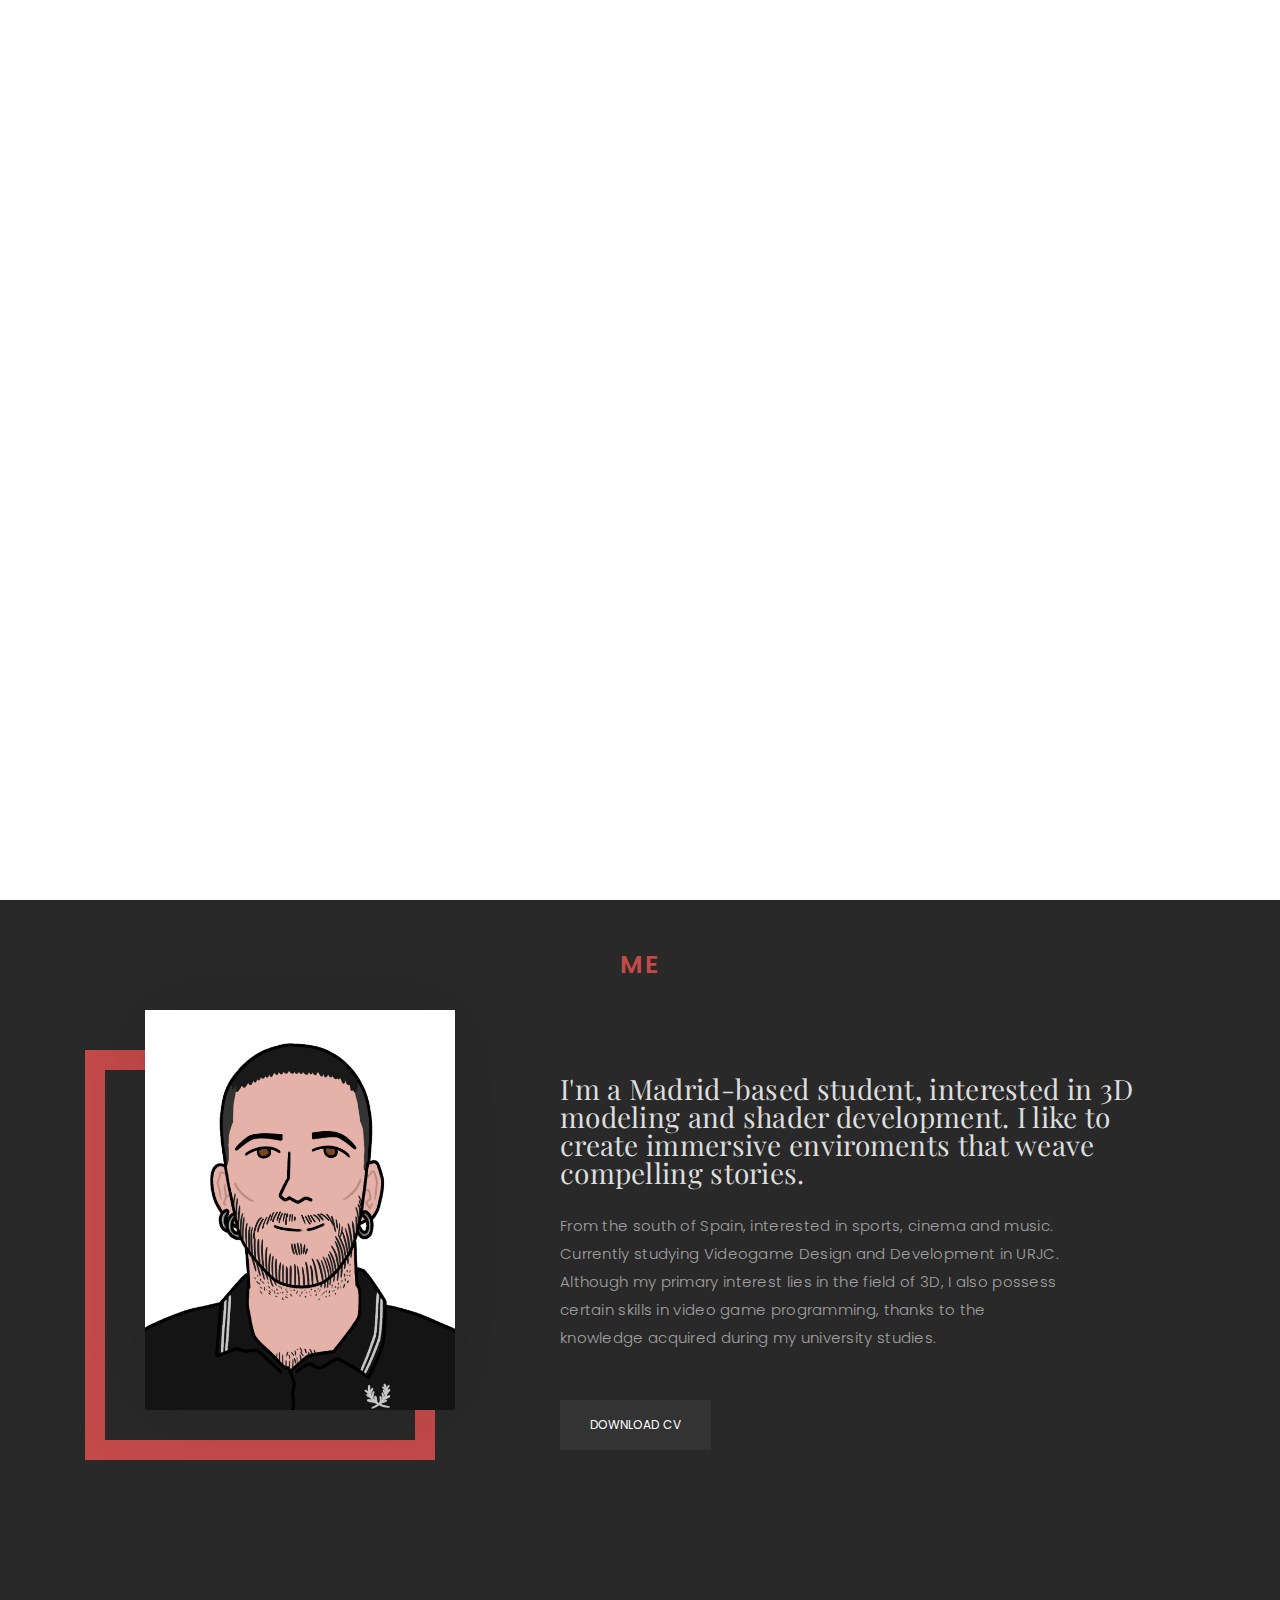
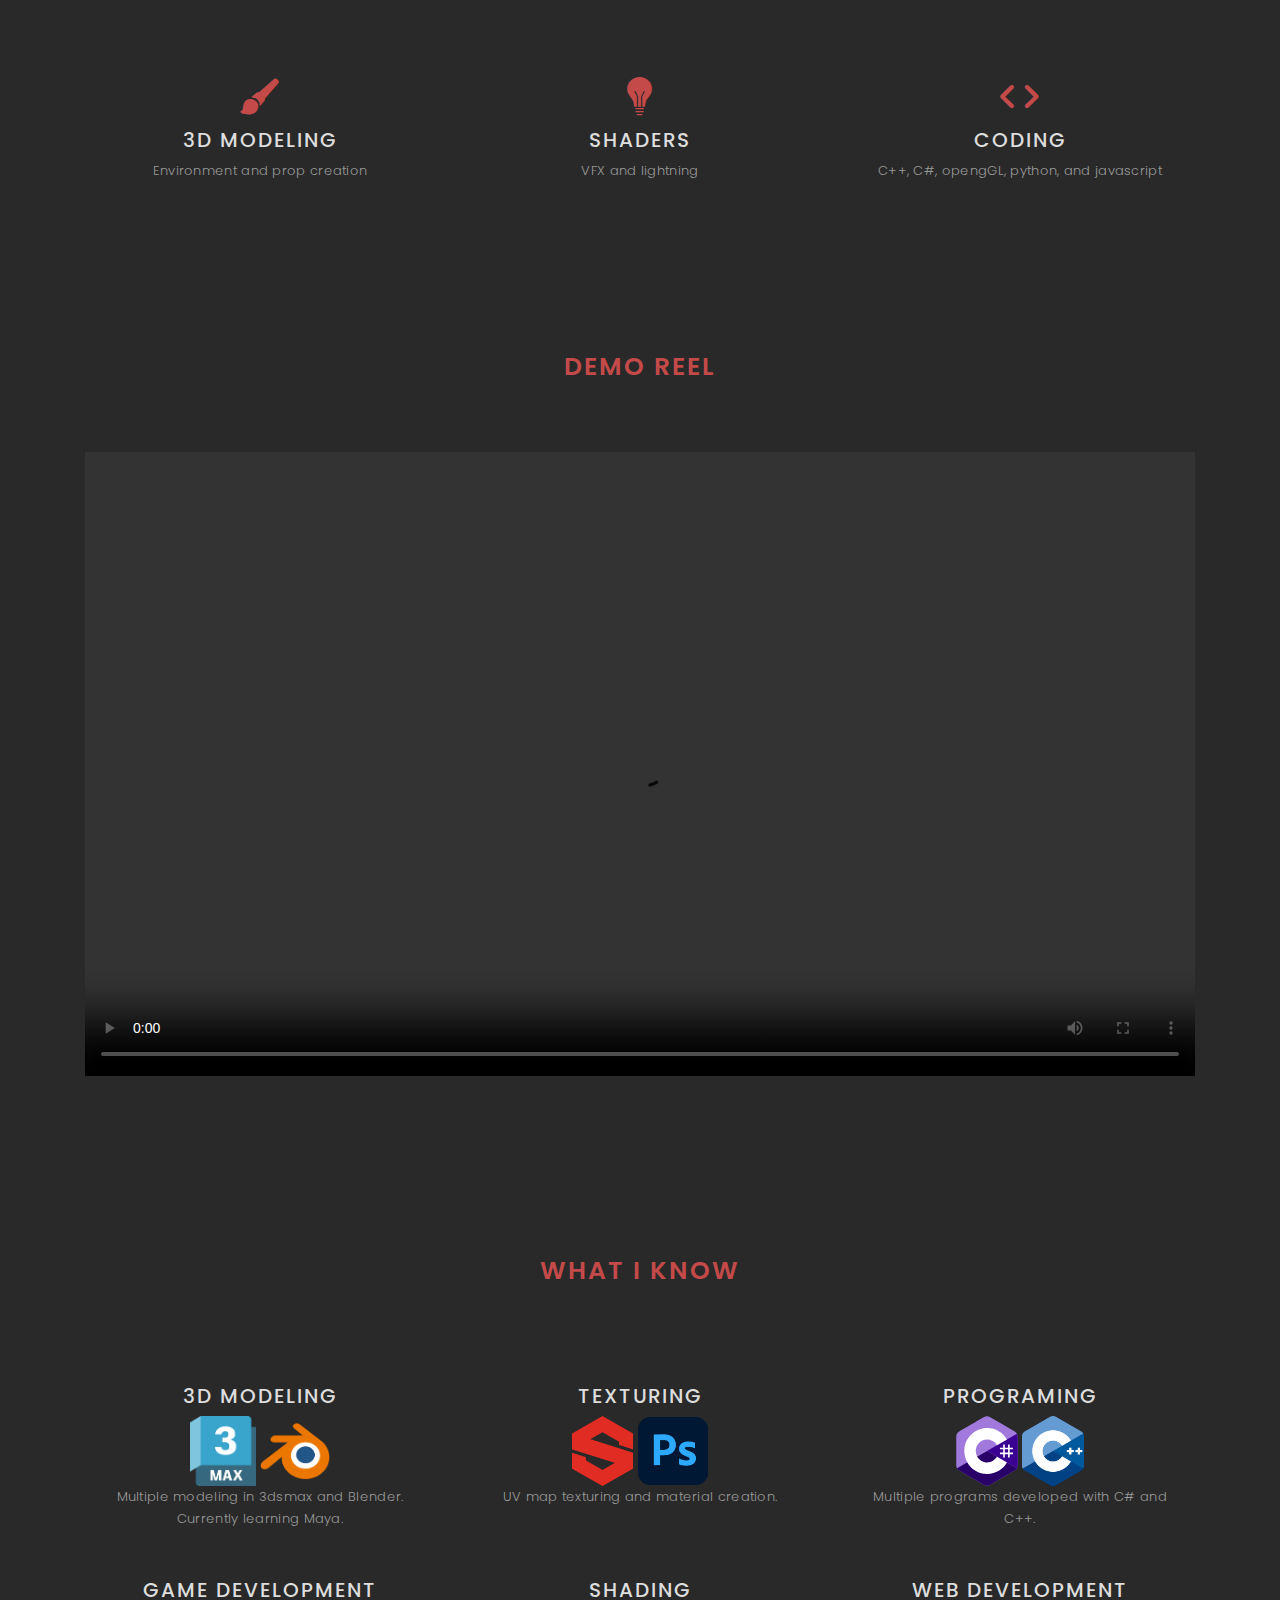
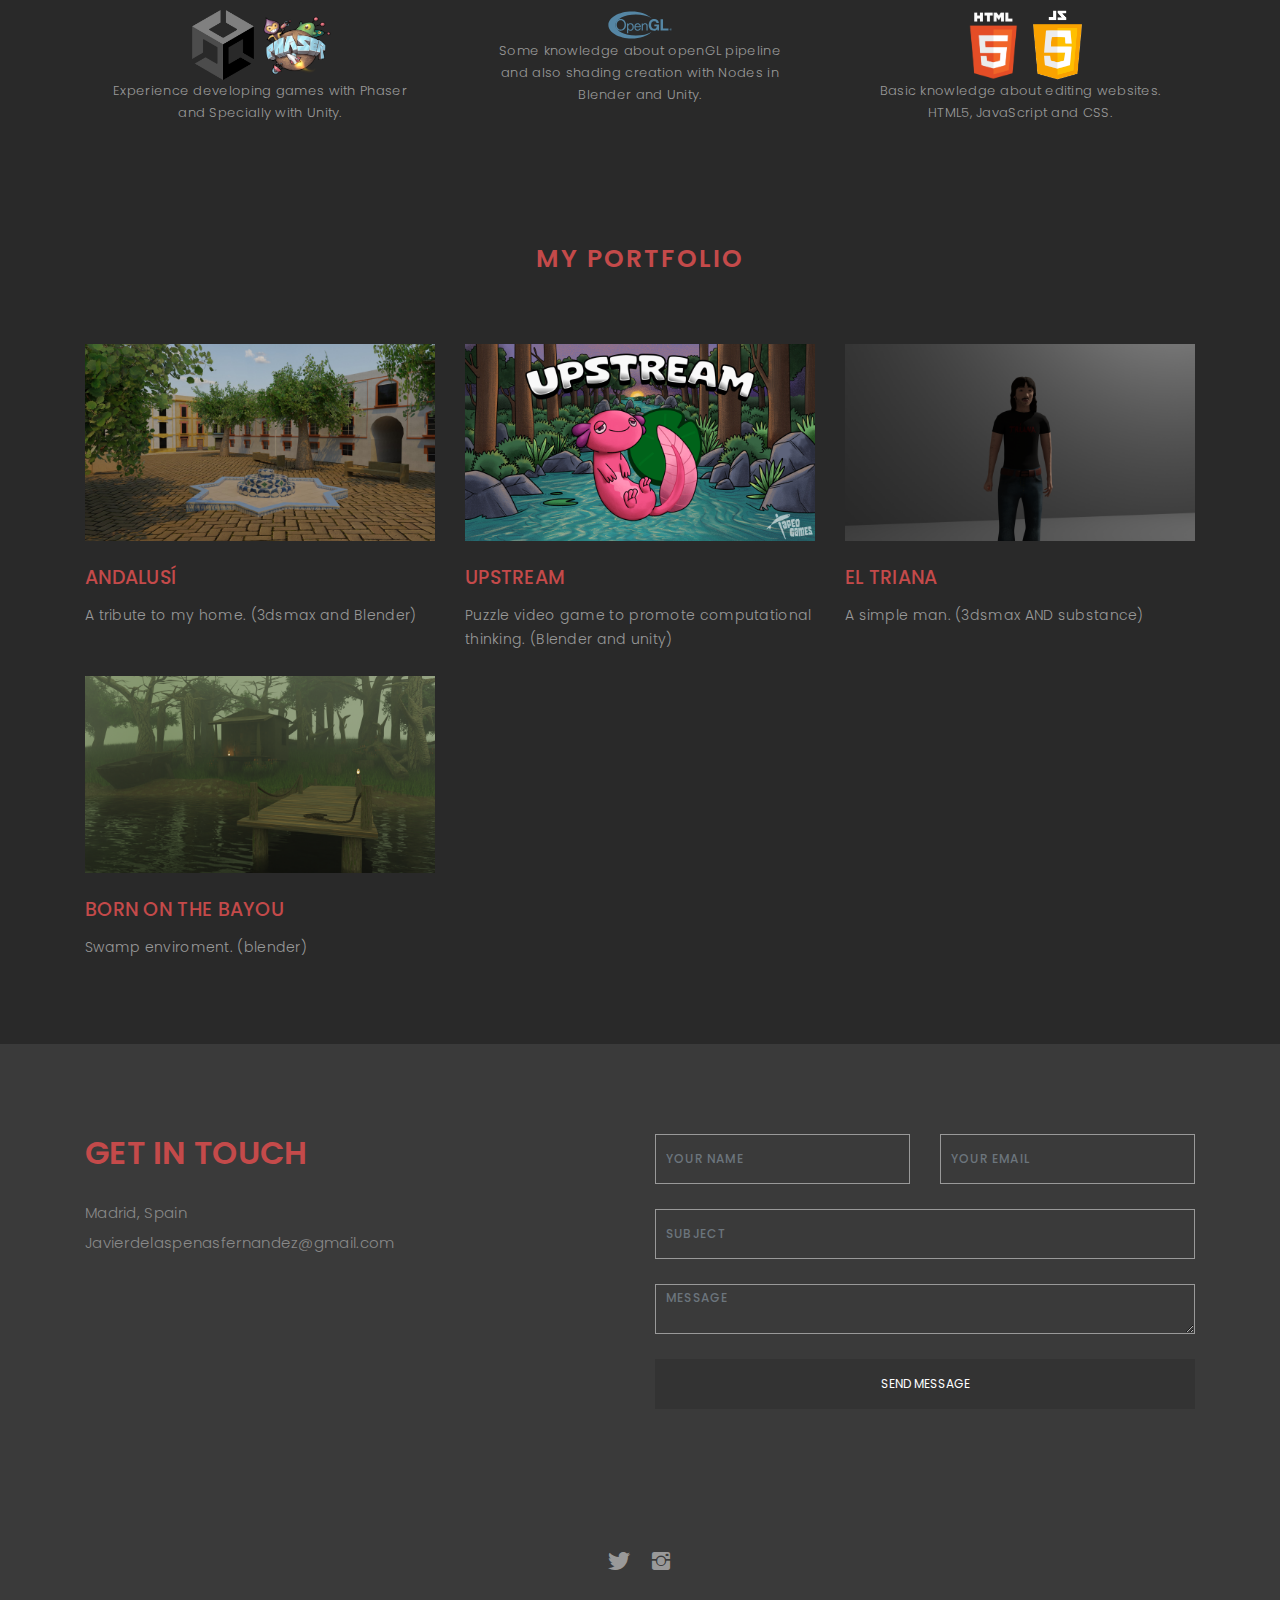
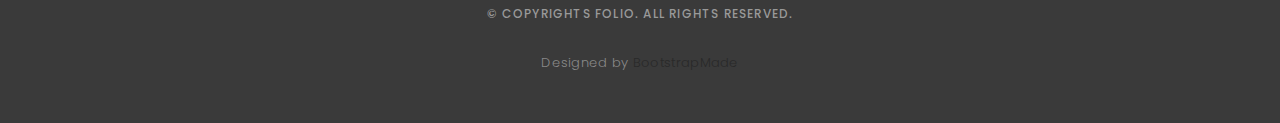
==== commit 365759ee: "fix" ====
--- a/index.html
+++ b/index.html
@@ -69,7 +69,7 @@
   <div id="header" class="home">
 
     <video autoplay loop muted>
-      <source src="videos/video.mp4" type="video/mp4">
+      <source src="./videos/video.mp4" type="video/mp4">
     </video>
   
     <div class="header-content">
@@ -163,7 +163,7 @@
     <div class="video-container">
       <!-- Cambia "ruta/al/archivo/video.mp4" por la ruta de tu video local -->
       <video controls>
-        <source src="videos/Demo-reel-Javieh.mp4" type="video/mp4">
+        <source src="./videos/Demo-reel-Javieh.mp4" type="video/mp4">
         Your browser does not support the video tag.
       </video>
     </div>
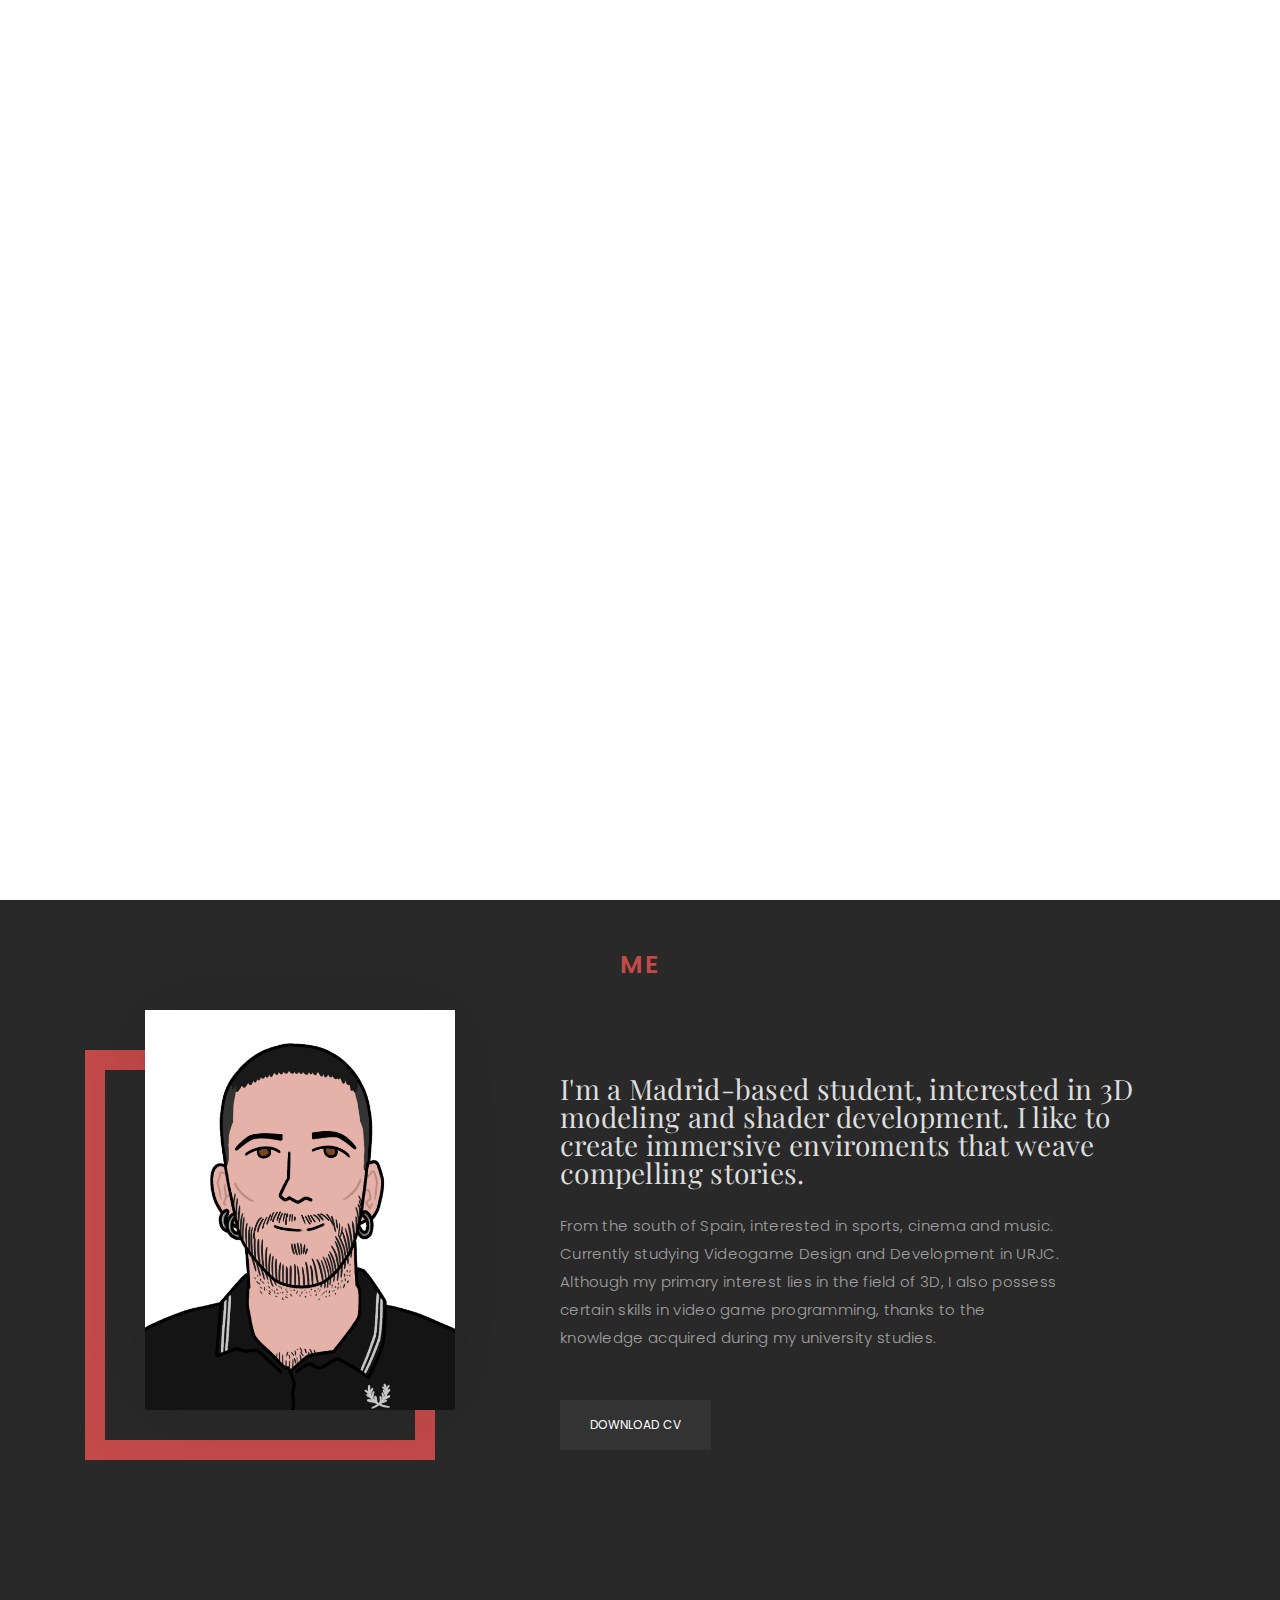
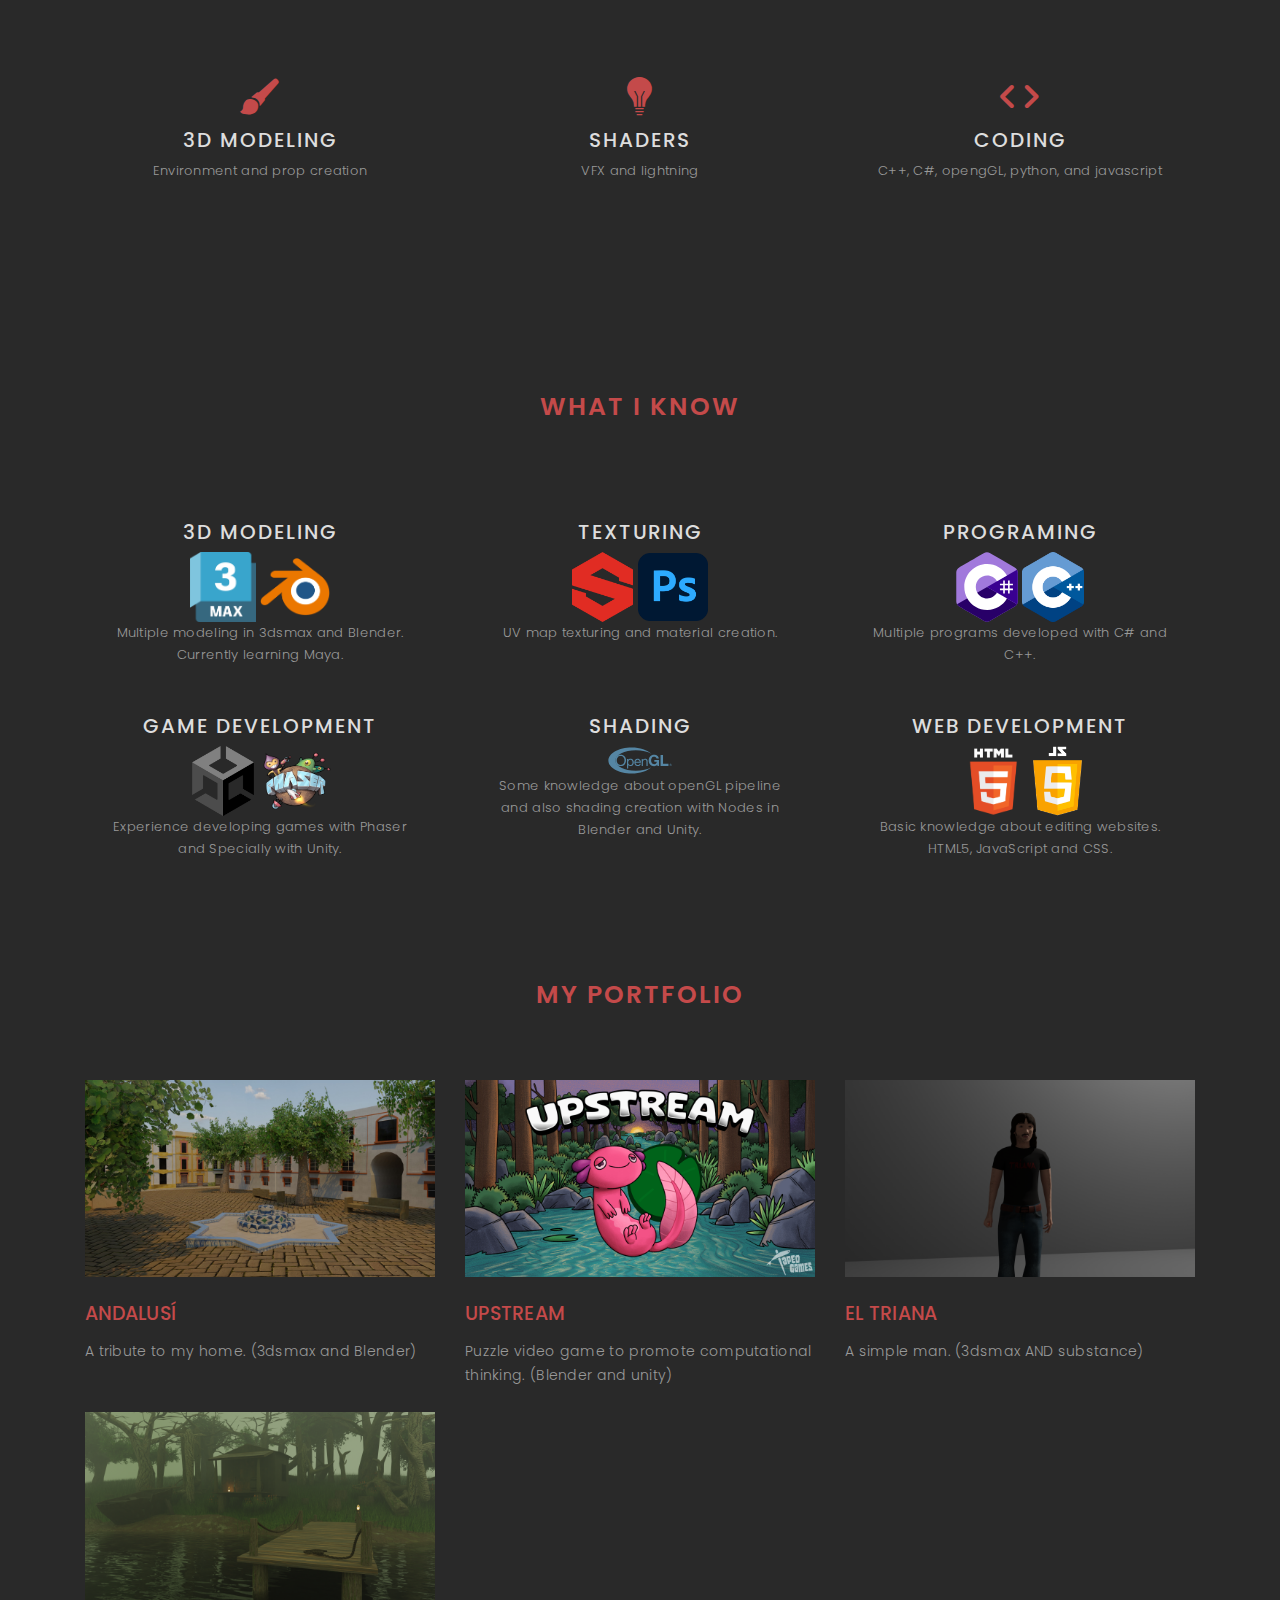
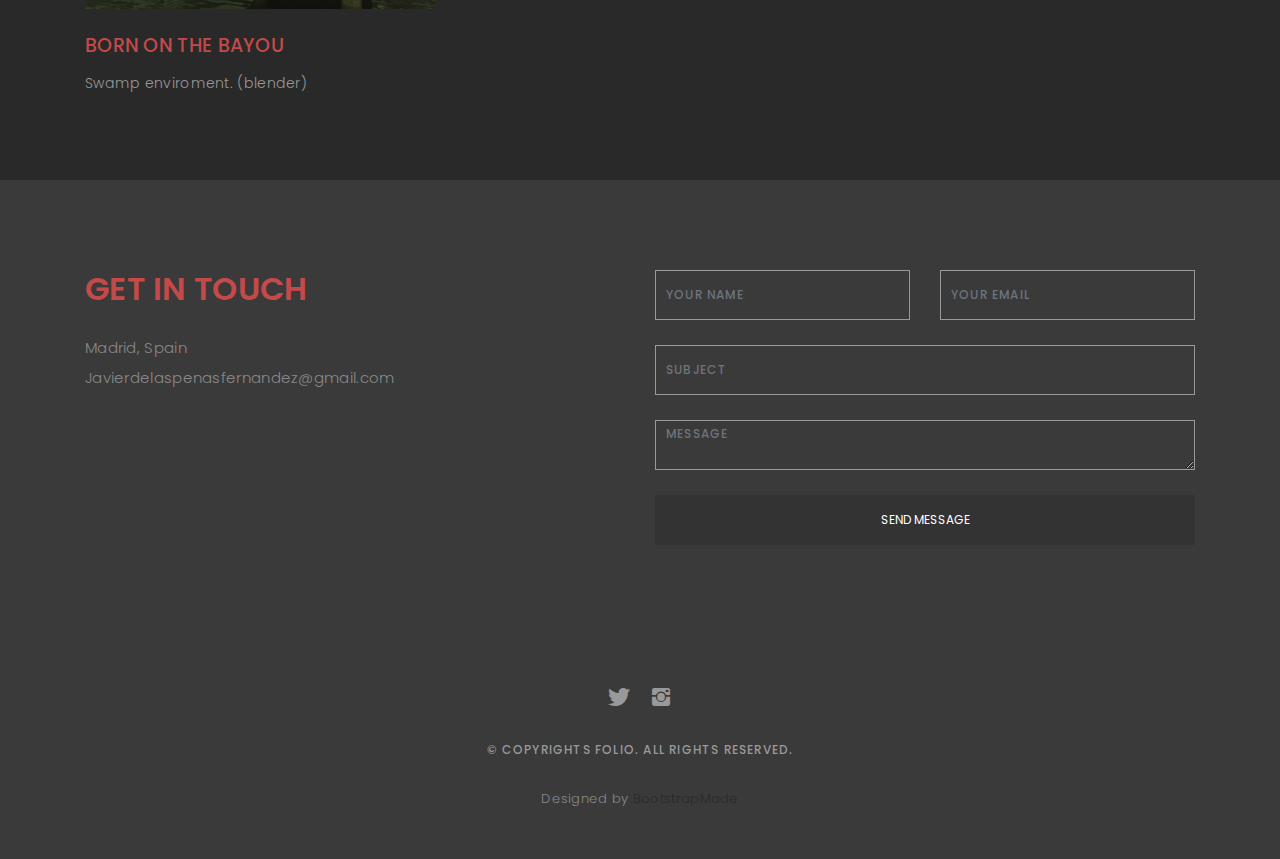
==== commit 90eec7e2: "Quitar demo-reel" ====
--- a/index.html
+++ b/index.html
@@ -152,42 +152,6 @@
   </div>
 </div>
 <!-- end section services -->
-
-
-<!-- start section about us -->
-<div id="about" class="paddsection">
-  <div class="container">
-    <div class="section-title text-center">
-      <h2>DEMO REEL</h2>
-    </div>
-    <div class="video-container">
-      <!-- Cambia "ruta/al/archivo/video.mp4" por la ruta de tu video local -->
-      <video controls>
-        <source src="./videos/Demo-reel-Javieh.mp4" type="video/mp4">
-        Your browser does not support the video tag.
-      </video>
-    </div>
-  </div>
-</div>
-<!-- end section about us -->
-
-<style>
-  .video-container {
-    position: relative;
-    width: 100%;
-    padding-bottom: 56.25%; /* 16:9 */
-    height: 0;
-  }
-
-  .video-container video {
-    position: absolute;
-    top: 0;
-    left: 0;
-    width: 100%;
-    height: 100%;
-  }
-</style>
-  <!-- end section about us -->
 
   <!-- start section services -->
 <div id="services" class="paddsection">
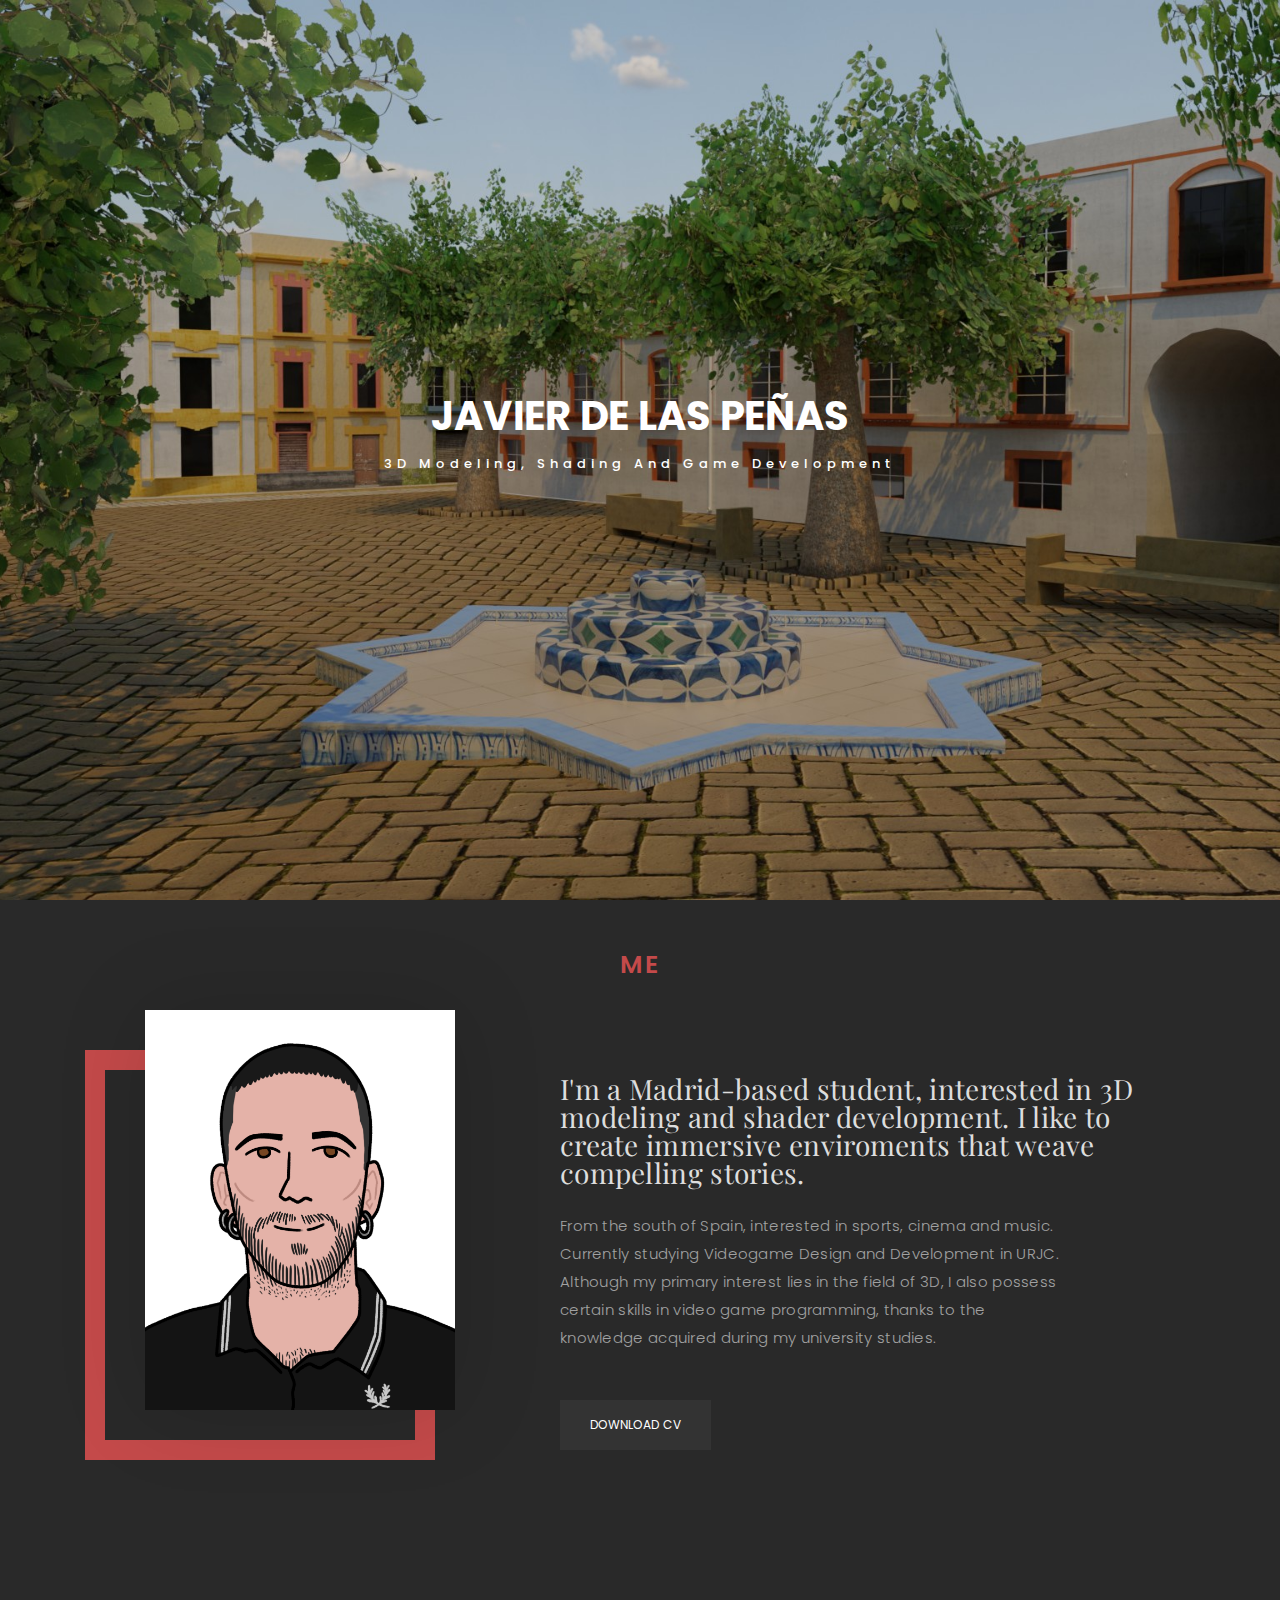
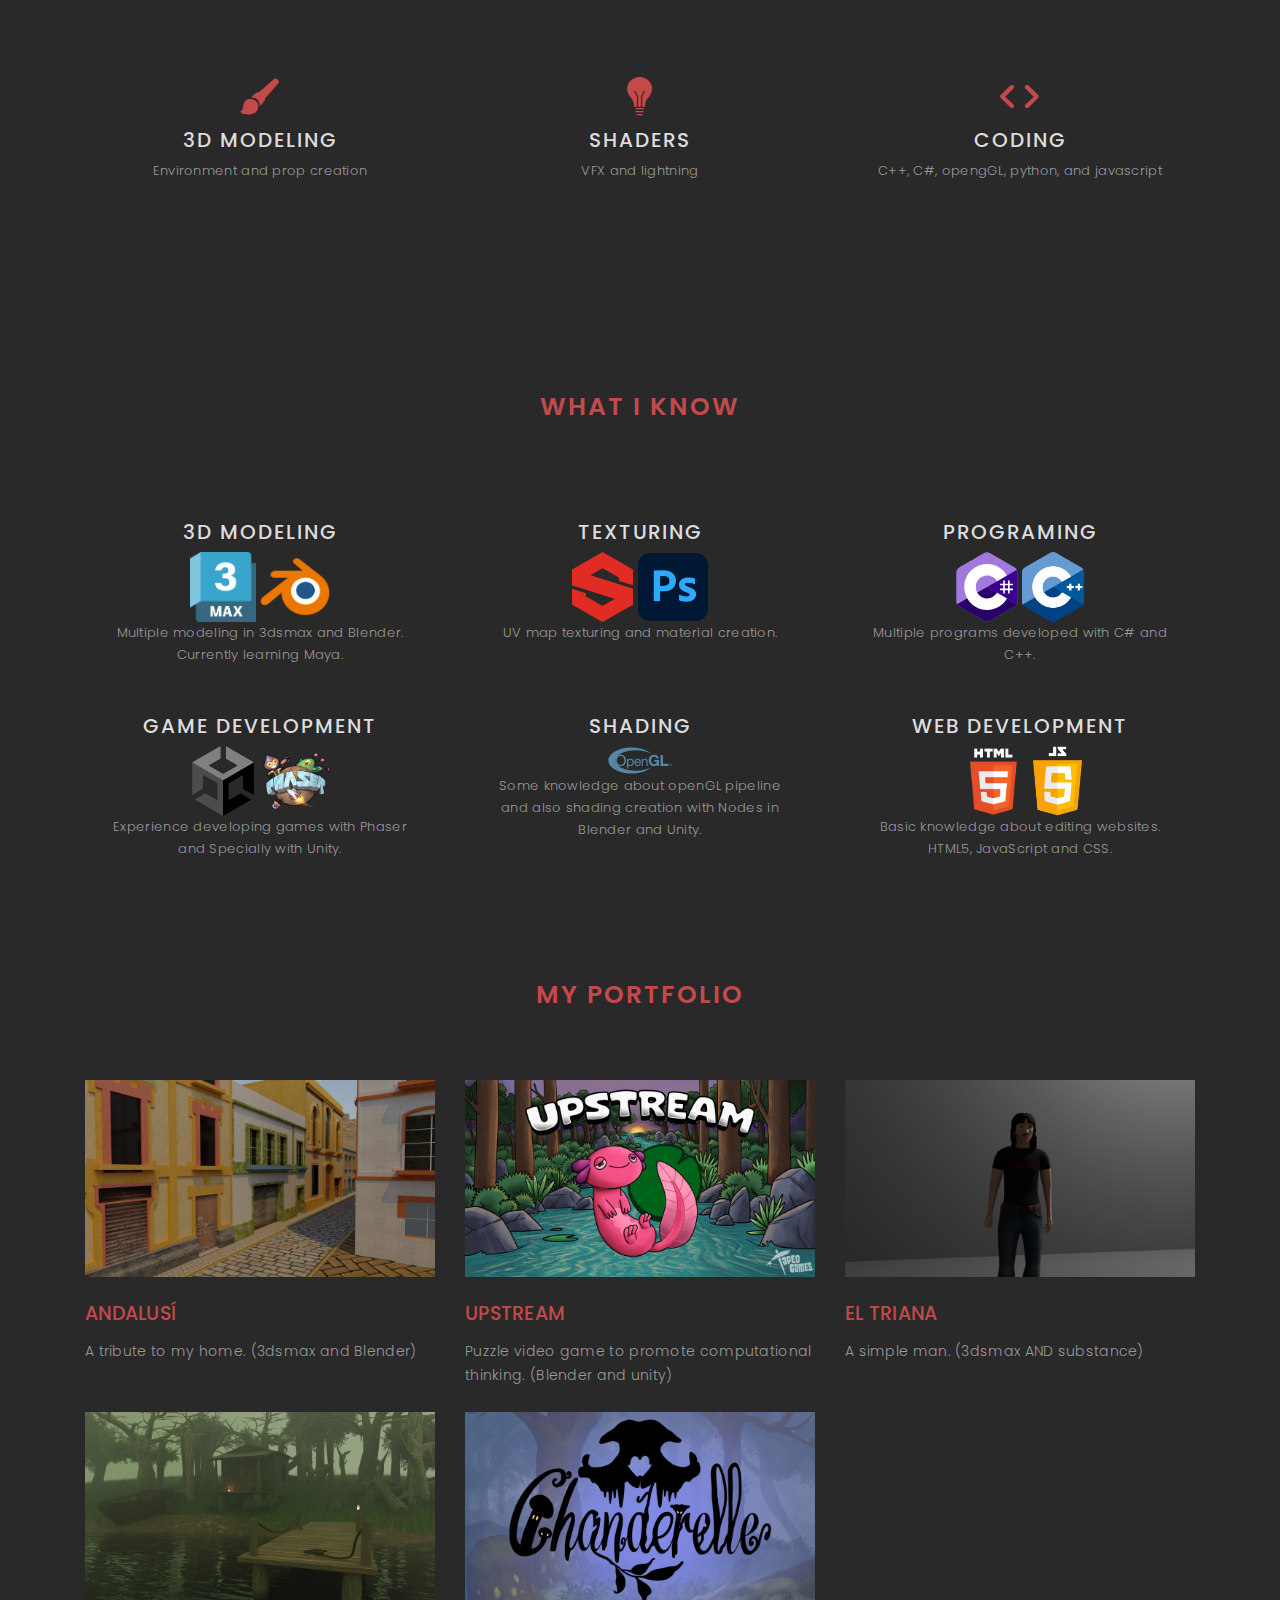
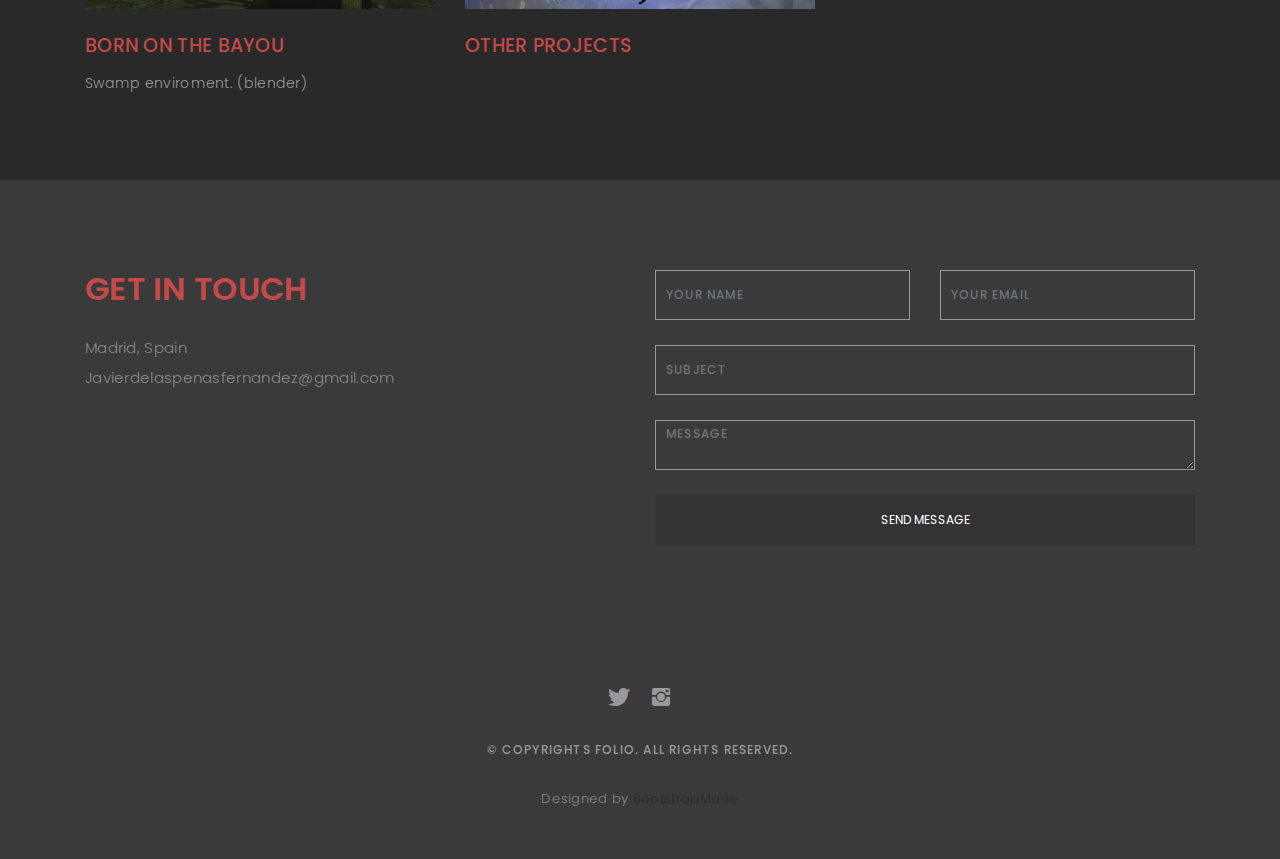
==== commit b8c0ede1: "Otherprojects add" ====
--- a/index.html
+++ b/index.html
@@ -66,18 +66,14 @@
 
 
   <!-- start section header -->
-  <div id="header" class="home">
-
-    <video autoplay loop muted>
-      <source src="./videos/video.mp4" type="video/mp4">
-    </video>
-  
+  <div id="header" class="home" style="background-image: url('images/Andalusi/Andalusi-wallpaper.jpg'); background-size: cover; background-position: center;">
+
     <div class="header-content">
       <h1>Javier de las Peñas<span class="typed"></span></h1>
-      <p>3D Modeling and shading</p>
-    </div>
-
-  </div>
+      <p>3D Modeling, shading and game development</p>
+    </div>
+
+</div>
   <!-- End section header -->
 
 
@@ -242,7 +238,7 @@
           <div class="col-lg-4 col-md-6">
             <div class="journal-info">
 
-              <a href="andalusi.html"><img src="images/portfolio/Andalusi-wallpaper.jpg" class="img-responsive" alt="img"></a>
+              <a href="andalusi.html"><img src="images/Andalusi/Andalusi-2.jpg" class="img-responsive" alt="img"></a>
 
               <div class="journal-txt">
 
@@ -296,6 +292,22 @@
 
                 <h4><a href="index.html">BORN ON THE BAYOU</a></h4>
                 <p class="separator">Swamp enviroment. (blender)
+                </p>
+
+              </div>
+
+            </div>
+          </div>
+
+          <div class="col-lg-4 col-md-6">
+            <div class="journal-info">
+
+              <a href="otherprojects.html"><img src="images/portfolio/Chanderelle-wallpaper.jpg" class="img-responsive" alt="img"></a>
+
+              <div class="journal-txt">
+
+                <h4><a href="index.html">OTHER PROJECTS</a></h4>
+                <p class="separator">
                 </p>
 
               </div>
